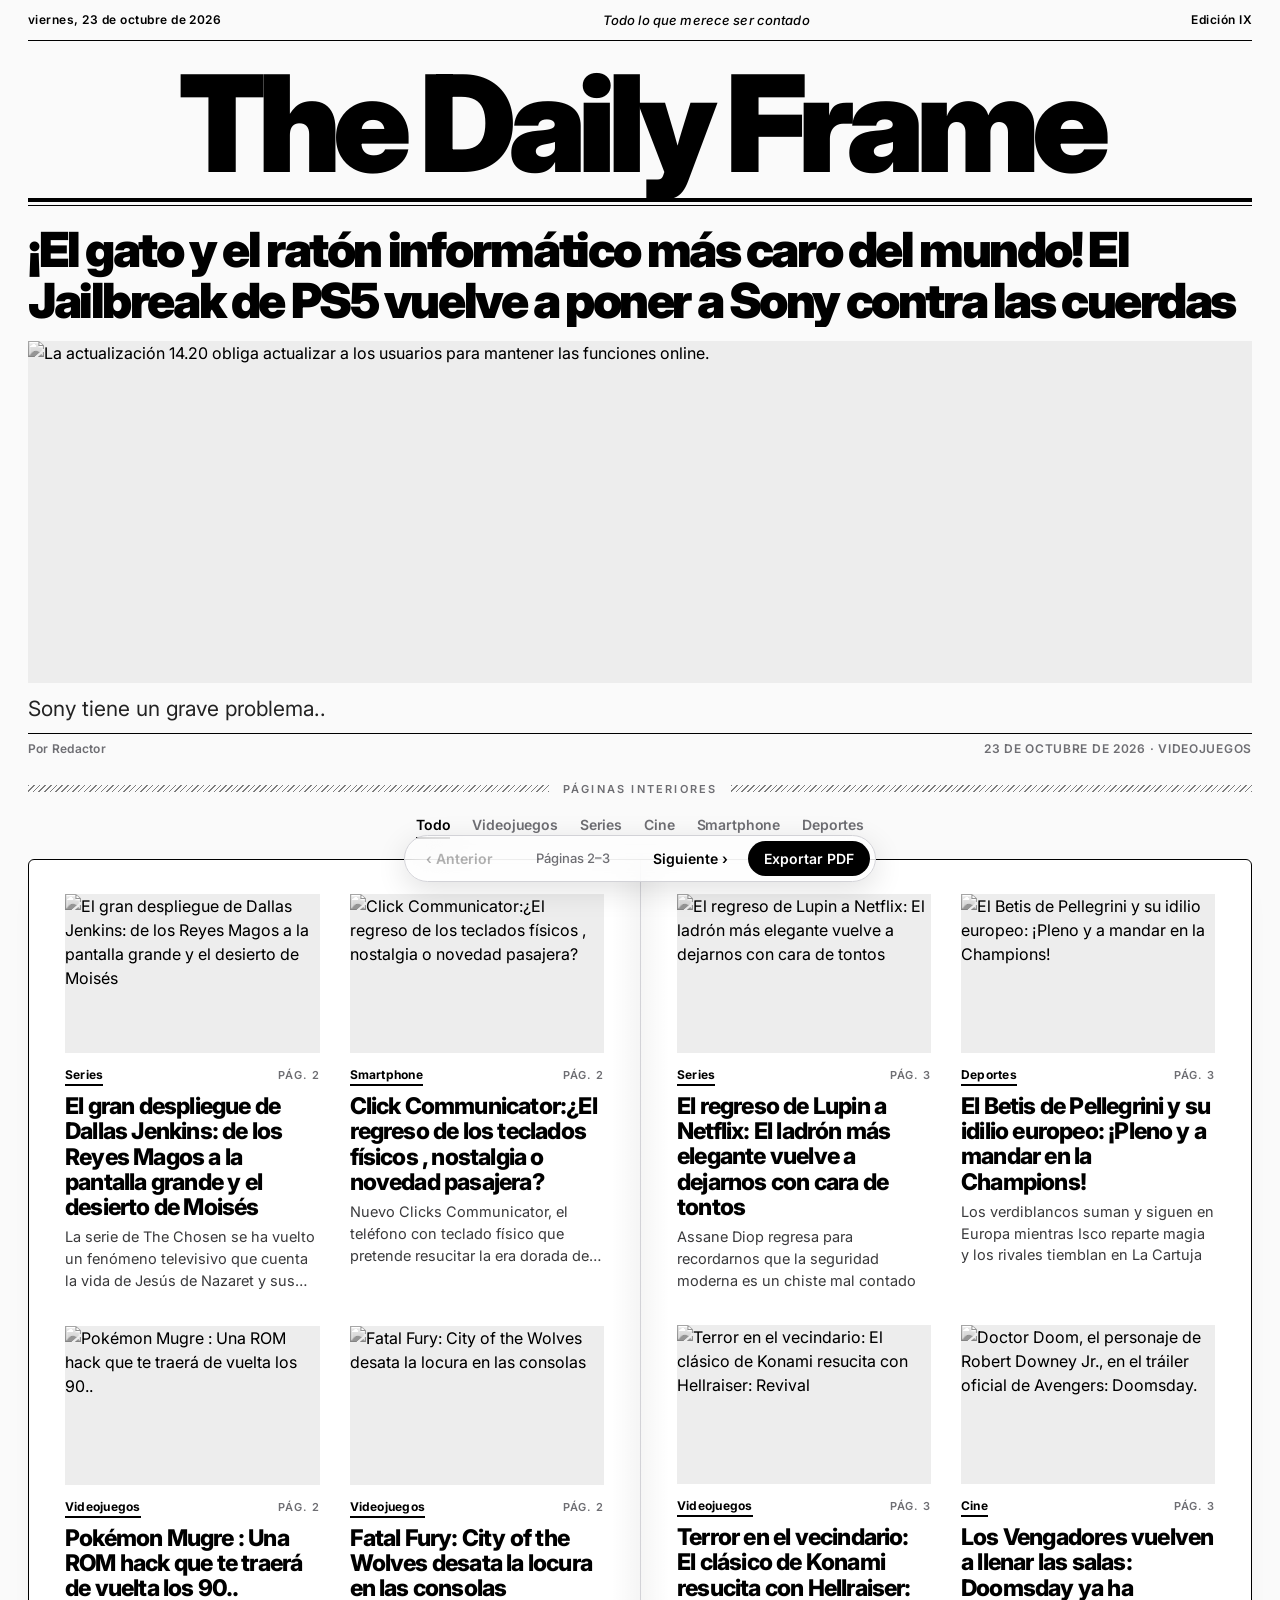
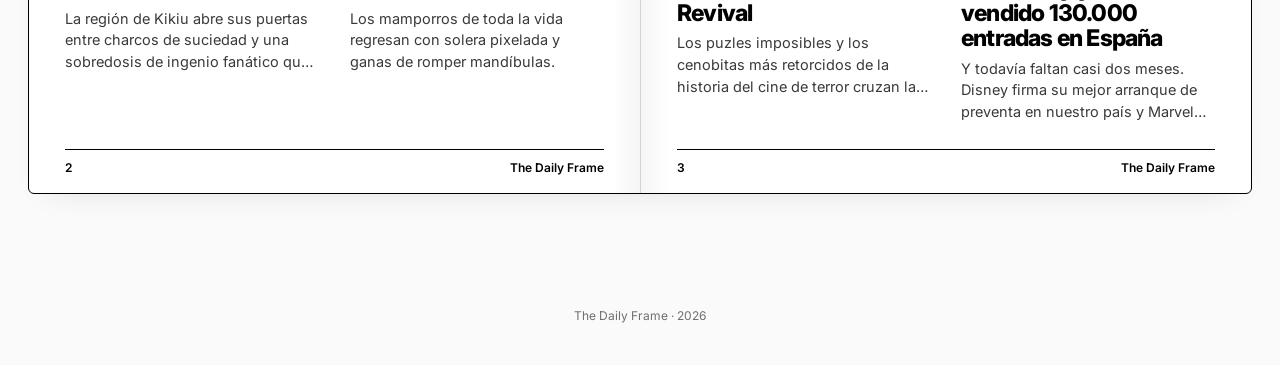
==== index.html @ 82d5cbee "Add files via upload" ====
<!doctype html>
<html lang="es">
<head>
<meta charset="utf-8">
<meta name="viewport" content="width=device-width,initial-scale=1">
<title>The Daily Frame</title>
<link rel="preconnect" href="https://fonts.googleapis.com">
<link rel="preconnect" href="https://fonts.gstatic.com" crossorigin>
<link href="https://fonts.googleapis.com/css2?family=Inter:ital,wght@0,400;0,500;0,600;0,800;0,900;1,400;1,500&display=swap" rel="stylesheet">
<style>
:root{--ink:#000;--paper:#fafafa;--mute:#6e6e73;--line:#d2d2d7;--f:"Inter",-apple-system,BlinkMacSystemFont,"SF Pro Display","Helvetica Neue",system-ui,sans-serif}
*{box-sizing:border-box;margin:0;padding:0}
body{font:400 16px/1.5 var(--f);background:var(--paper);color:var(--ink);-webkit-font-smoothing:antialiased}
a{color:inherit;text-decoration:none}
img{display:block;width:100%;object-fit:cover;background:#e5e5e5;filter:grayscale(1) contrast(1.08)}
.wrap{max-width:1560px;margin:auto;padding:0 28px}
.strip{display:flex;justify-content:space-between;gap:12px;padding:12px 0;font:600 12px var(--f);letter-spacing:.04em;border-bottom:1px solid var(--ink)}
.strip .motto{font-style:italic;font-weight:500;letter-spacing:.01em;font-size:13px}
.title{font-weight:900;font-size:clamp(30px,10.5vw,172px);letter-spacing:-.06em;line-height:.9;text-align:center;white-space:nowrap;padding:22px 0 14px}
.dbl{height:8px;border-top:4px solid var(--ink);border-bottom:1px solid var(--ink)}
.hero{display:block;padding:18px 0 22px}
.htop{font-weight:900;letter-spacing:-.05em;line-height:1.06;margin:0 0 14px;display:-webkit-box;-webkit-line-clamp:3;-webkit-box-orient:vertical;overflow:hidden;font-size:clamp(26px,4.2vw,62px)}
.hero img{aspect-ratio:16/6;max-height:38vh}
.cap{margin-top:12px}
.cap p{font-size:21px;line-height:1.35;color:#222;max-width:1100px}
.meta{display:flex;justify-content:space-between;gap:12px;margin-top:10px;padding-top:7px;border-top:1px solid var(--ink);font:600 12px var(--f);letter-spacing:.02em;color:var(--mute)}
.meta span:last-child{text-transform:uppercase;letter-spacing:.06em;text-align:right}
.k{font:700 12px var(--f);letter-spacing:.02em;display:inline-block;border-bottom:2px solid var(--ink);padding-bottom:2px}
.tabs{display:flex;gap:22px;justify-content:center;flex-wrap:wrap;margin:16px 0 4px}
.tabs button{font:600 14px var(--f);letter-spacing:-.01em;border:0;border-bottom:2px solid transparent;background:none;color:var(--mute);padding:4px 0;cursor:pointer}
.tabs button:hover{color:var(--ink)}.tabs button.on{color:var(--ink);border-bottom-color:var(--ink)}
.empty{padding:90px 0;text-align:center;color:var(--mute)}
.sep{display:flex;align-items:center;gap:14px;margin:4px 0 0}
.sep i{flex:1;height:7px;background:repeating-linear-gradient(135deg,var(--ink) 0 1px,transparent 1px 4px);opacity:.5}
.sep span{font:600 11px var(--f);letter-spacing:.2em;text-transform:uppercase;color:var(--mute);white-space:nowrap}
.book{max-width:1560px;margin:20px auto 0;padding:0 28px}
.spread{display:none;grid-template-columns:1fr 1fr;background:#fff;border:1px solid var(--ink);border-radius:6px;overflow:hidden;box-shadow:0 12px 32px -22px rgba(0,0,0,.18)}
.spread.on{display:grid}
.pg{padding:34px 36px 18px;display:flex;flex-direction:column;min-height:760px}
.pg:nth-child(2){border-left:1px solid var(--line);background:linear-gradient(90deg,rgba(0,0,0,.04),transparent 28px)}
.pg:nth-child(1){background:linear-gradient(270deg,rgba(0,0,0,.04),transparent 28px)}
.cards{display:grid;grid-template-columns:1fr 1fr;gap:34px 30px;flex:1;align-content:start}
.fr{display:block;overflow:hidden;background:#e5e5e5}
.card img{aspect-ratio:16/10}.card .fr{margin-bottom:14px}
.kr{display:flex;justify-content:space-between;align-items:baseline;margin-bottom:8px}
.pr{font:600 11px var(--f);letter-spacing:.08em;text-transform:uppercase;color:var(--mute)}
.card h3{font-weight:800;font-size:23px;letter-spacing:-.035em;line-height:1.1}
.card p{font-size:14.5px;color:#3a3a3c;margin-top:6px;display:-webkit-box;-webkit-line-clamp:3;-webkit-box-orient:vertical;overflow:hidden}
.card:hover h3{text-decoration:underline;text-underline-offset:4px}
.num{display:flex;justify-content:space-between;margin-top:26px;padding-top:10px;border-top:1px solid var(--ink);font:600 12px var(--f)}
.nav{position:sticky;bottom:18px;z-index:5;width:max-content;max-width:calc(100% - 24px);margin:26px auto 40px;display:flex;align-items:center;gap:4px;padding:5px;background:rgba(255,255,255,.72);backdrop-filter:blur(20px) saturate(180%);-webkit-backdrop-filter:blur(20px) saturate(180%);border:1px solid var(--line);border-radius:999px;box-shadow:0 8px 30px rgba(0,0,0,.12)}
.nav button{font:600 14px var(--f);border:0;background:transparent;color:var(--ink);padding:9px 16px;border-radius:999px;cursor:pointer}
.nav button:hover:not(:disabled){background:#ececec}.nav button:disabled{opacity:.3;cursor:default}
.nav .pdf{background:var(--ink);color:#fff}.nav .pdf:hover{background:#333!important}
.nav.solo .pn,.nav.solo span{display:none}
.nav span{font:500 13px var(--f);color:var(--mute);padding:0 8px;min-width:120px;text-align:center}
button:focus-visible,a:focus-visible{outline:2px solid var(--ink);outline-offset:3px}
footer{text-align:center;font-size:12px;color:var(--mute);padding-bottom:40px}
@media(max-width:899px){
 .hero img{aspect-ratio:16/10;max-height:40vh}.cap p{font-size:16px}
 .spread,.spread.on{display:block;background:none;border:0;border-radius:0;box-shadow:none}
 .pg,.pg:nth-child(1),.pg:nth-child(2){padding:26px 0 8px;min-height:0;background:none;border-left:0;border-top:1px solid var(--ink)}
 .cards{grid-template-columns:1fr;gap:34px}.card h3{font-size:24px}
 .nav .pn,.nav span{display:none}.num{display:none}
 .strip{font-size:11px}.strip span{white-space:nowrap}.strip .motto,.strip span:last-child{display:none}
 .meta{flex-wrap:wrap}
 .tabs{flex-wrap:nowrap;justify-content:flex-start;overflow-x:auto;gap:20px;scrollbar-width:none}.tabs button{white-space:nowrap}
}
@media print{
 @page{size:A4 landscape;margin:10mm}
 body{background:#fff}.nav,footer,.sep,.tabs{display:none}
 .book{padding:0;margin:0;max-width:none}
 .cover{break-after:page}
 .title{font-size:84px;padding:16px 0 10px}.strip{padding:8px 0}.hero{padding:14px 0 0}.hero img{aspect-ratio:3/1;max-height:none}
 .htop{font-size:34px!important}.cap p{font-size:14px}.wrap{max-width:none;padding:0 14px}
 .spread,.spread.on{display:grid;break-after:page;border:0;border-radius:0;box-shadow:none;break-inside:avoid}
 .pg{min-height:0;background:none!important;padding:0 14px}
 .card img{aspect-ratio:16/7}.card .fr{margin-bottom:8px}.card h3{font-size:18px}.card p{-webkit-line-clamp:2;font-size:12px}.cards{gap:14px}
 *{-webkit-print-color-adjust:exact;print-color-adjust:exact}
}
</style>
</head>
<body>
<div class="wrap cover" id="cover"></div>
<div class="book" id="book"></div>
<div class="nav" id="nav">
 <button class="pn" id="prev" aria-label="Páginas anteriores">‹ Anterior</button>
 <span id="pos"></span>
 <button class="pn" id="next" aria-label="Páginas siguientes">Siguiente ›</button>
 <button class="pdf" onclick="print()">Exportar PDF</button>
</div>
<footer id="foot"></footer>
<script>
const NAME="The Daily Frame", MOTTO="Todo lo que merece ser contado", DATA="data/noticias.json";
const $=s=>document.querySelector(s);
const esc=t=>String(t||"").replace(/&/g,"&amp;").replace(/</g,"&lt;").replace(/"/g,"&quot;");
const fmt=d=>new Date(d+"T12:00").toLocaleDateString("es-ES",{weekday:"long",day:"numeric",month:"long",year:"numeric"});
const fmtS=d=>new Date(d+"T12:00").toLocaleDateString("es-ES",{day:"numeric",month:"long",year:"numeric"});
const roman=n=>{n=Math.floor(n);if(n<1||n>3999)return String(n);let r="";[[1000,"M"],[900,"CM"],[500,"D"],[400,"CD"],[100,"C"],[90,"XC"],[50,"L"],[40,"XL"],[10,"X"],[9,"IX"],[5,"V"],[4,"IV"],[1,"I"]].forEach(([v,s])=>{while(n>=v){r+=s;n-=v}});return r};
const plain=s=>String(s||"").replace(/<[^>]+>/g," ").replace(/&nbsp;/g," ").replace(/!\[[^\]]*\]\([^)]*\)/g,"").replace(/\[([^\]]+)\]\([^)]*\)/g,"$1").replace(/[#>*\-_]/g,"").replace(/\s+/g," ").trim();
document.title=NAME;
let spreads=[],cur=0,sec="";
const hashOf=()=>(sec?encodeURIComponent(sec)+".":"")+"p"+cur;
const q=(v,d,a,b)=>{v=parseFloat(v);return isNaN(v)?d:Math.min(b,Math.max(a,v))};
const fr=(n,alt)=>{const x=q(n.fx,50,0,100),y=q(n.fy,50,0,100),z=q(n.fz,1,1,3);return `<span class="fr"><img src="${esc(n.img)}" alt="${esc(alt||n.pie||n.titulo)}" style="object-position:${x}% ${y}%;transform:scale(${z});transform-origin:${x}% ${y}%" loading="lazy"></span>`};

function card(n,pg){return `<a class="card" href="noticias.html?id=${encodeURIComponent(n.id)}">
 ${n.img?fr(n):""}
 <div class="kr"><div class="k">${esc(n.seccion||"Actualidad")}</div><span class="pr">Pág. ${pg}</span></div><h3>${esc(n.titulo)}</h3>
 <p>${esc(n.subtitulo||plain(n.cuerpo).slice(0,160))}</p></a>`}
function show(i,skip){cur=Math.max(0,Math.min(spreads.length-1,i));if(!skip&&(spreads.length>1||sec))history.replaceState(null,"","#"+hashOf());
 document.querySelectorAll(".spread").forEach((s,j)=>s.classList.toggle("on",j===cur));
 $("#prev").disabled=cur===0;$("#next").disabled=cur>=spreads.length-1;
 $("#pos").textContent=spreads.length?`Páginas ${2+cur*2}–${3+cur*2}`:"";}
/* Titular de portada: grande si es corto, se encoge lo justo para no pasar de 3 líneas */
function fit(){const h=$("#htop");if(!h)return;
 let s=Math.min(innerWidth*.08,150);if(s<22)s=22;
 const over=()=>{const lh=s*1.06;return h.scrollHeight>lh*3+2||h.scrollHeight>innerHeight*.32};
 h.style.fontSize=s+"px";
 while(over()&&s>22){s-=2;h.style.fontSize=s+"px"}}
fetch(DATA+"?t="+Date.now()).then(r=>{if(!r.ok)throw 0;return r.json()}).catch(()=>[]).then(all=>{
 all.sort((a,b)=>(b.fecha||"").localeCompare(a.fecha||""));
 const top=all.find(n=>n.portada)||all[0], rest=all.filter(n=>n!==top);
 const today=new Date().toISOString().slice(0,10), fecha=top&&top.fecha?top.fecha:today;
 const head=`<div class="strip"><span>${fmt(fecha)}</span><span class="motto">${esc(MOTTO)}</span><span>Edición ${roman(new Set(all.map(n=>n.fecha)).size)}</span></div>
 <h1 class="title">${esc(NAME)}</h1><div class="dbl"></div>`;
 $("#cover").innerHTML=head+(top?`<a class="hero" href="noticias.html?id=${encodeURIComponent(top.id)}">
  <h1 class="htop" id="htop">${esc(top.titulo)}</h1>
  ${top.img?fr(top):""}
  <div class="cap"><p>${esc(top.subtitulo||plain(top.cuerpo).slice(0,200))}</p>
  <div class="meta"><span>Por ${esc(top.autor||"Redacción")}</span><span>${fmtS(fecha)} · ${esc(top.seccion||"Portada")}</span></div></div></a>`
  :`<div class="empty">Aún no hay noticias.<br>Publica la primera desde admin.html.</div>`)
  +(rest.length?`<div class="sep"><i></i><span>Páginas interiores</span><i></i></div><div class="tabs" id="tabs"></div>`:"");
 fit();addEventListener("resize",fit);if(document.fonts&&document.fonts.ready)document.fonts.ready.then(fit);
 const SEC=n=>n.seccion||"Actualidad";
 const counts={};rest.forEach(n=>counts[SEC(n)]=(counts[SEC(n)]||0)+1);
 const names=Object.keys(counts).sort((a,b)=>counts[b]-counts[a]||a.localeCompare(b,"es"));
 const tabs=$("#tabs");
 function paint(){if(tabs)tabs.querySelectorAll("button").forEach(b=>b.classList.toggle("on",b.dataset.s===sec))}
 function build(){
  const list=sec?rest.filter(n=>SEC(n)===sec):rest;
  const pages=[];for(let i=0;i<list.length;i+=4)pages.push(list.slice(i,i+4));
  spreads=[];for(let i=0;i<pages.length;i+=2)spreads.push(pages.slice(i,i+2));
  $("#book").innerHTML=spreads.map((sp,i)=>`<section class="spread">${sp.map((p,j)=>{const pg=2+i*2+j;return `<div class="pg"><div class="cards">${p.map(n=>card(n,pg)).join("")}</div>
  <div class="num"><span>${pg}</span><span>${esc(NAME)}</span></div></div>`}).join("")}</section>`).join("");
  $("#nav").classList.toggle("solo",spreads.length<2);
 }
 if(tabs){
  if(names.length>1){
   tabs.innerHTML=["",...names].map(s=>`<button type="button" data-s="${esc(s)}">${s?esc(s):"Todo"}</button>`).join("");
   tabs.onclick=e=>{const b=e.target.closest("button");if(!b)return;sec=b.dataset.s;paint();build();show(0)};
  }else tabs.remove();
 }
 const parse=()=>{const m=location.hash.match(/^#(?:(.+)\.)?p(\d+)$/);let s="";if(m&&m[1]){try{s=decodeURIComponent(m[1])}catch(e){}}return{s:names.includes(s)?s:"",p:m?parseInt(m[2]):0}};
 $("#foot").textContent=`${NAME} · ${new Date().getFullYear()}`;
 $("#prev").onclick=()=>show(cur-1);$("#next").onclick=()=>show(cur+1);
 addEventListener("hashchange",()=>{if(!/^#(.+\.)?p\d+$/.test(location.hash))return;const h=parse();if(h.s!==sec){sec=h.s;paint();build()}show(h.p,true)});
 addEventListener("keydown",e=>{if(e.key==="ArrowLeft")show(cur-1);if(e.key==="ArrowRight")show(cur+1)});
 const h0=parse();sec=h0.s;paint();build();show(h0.p);
});
</script>
</body>
</html>
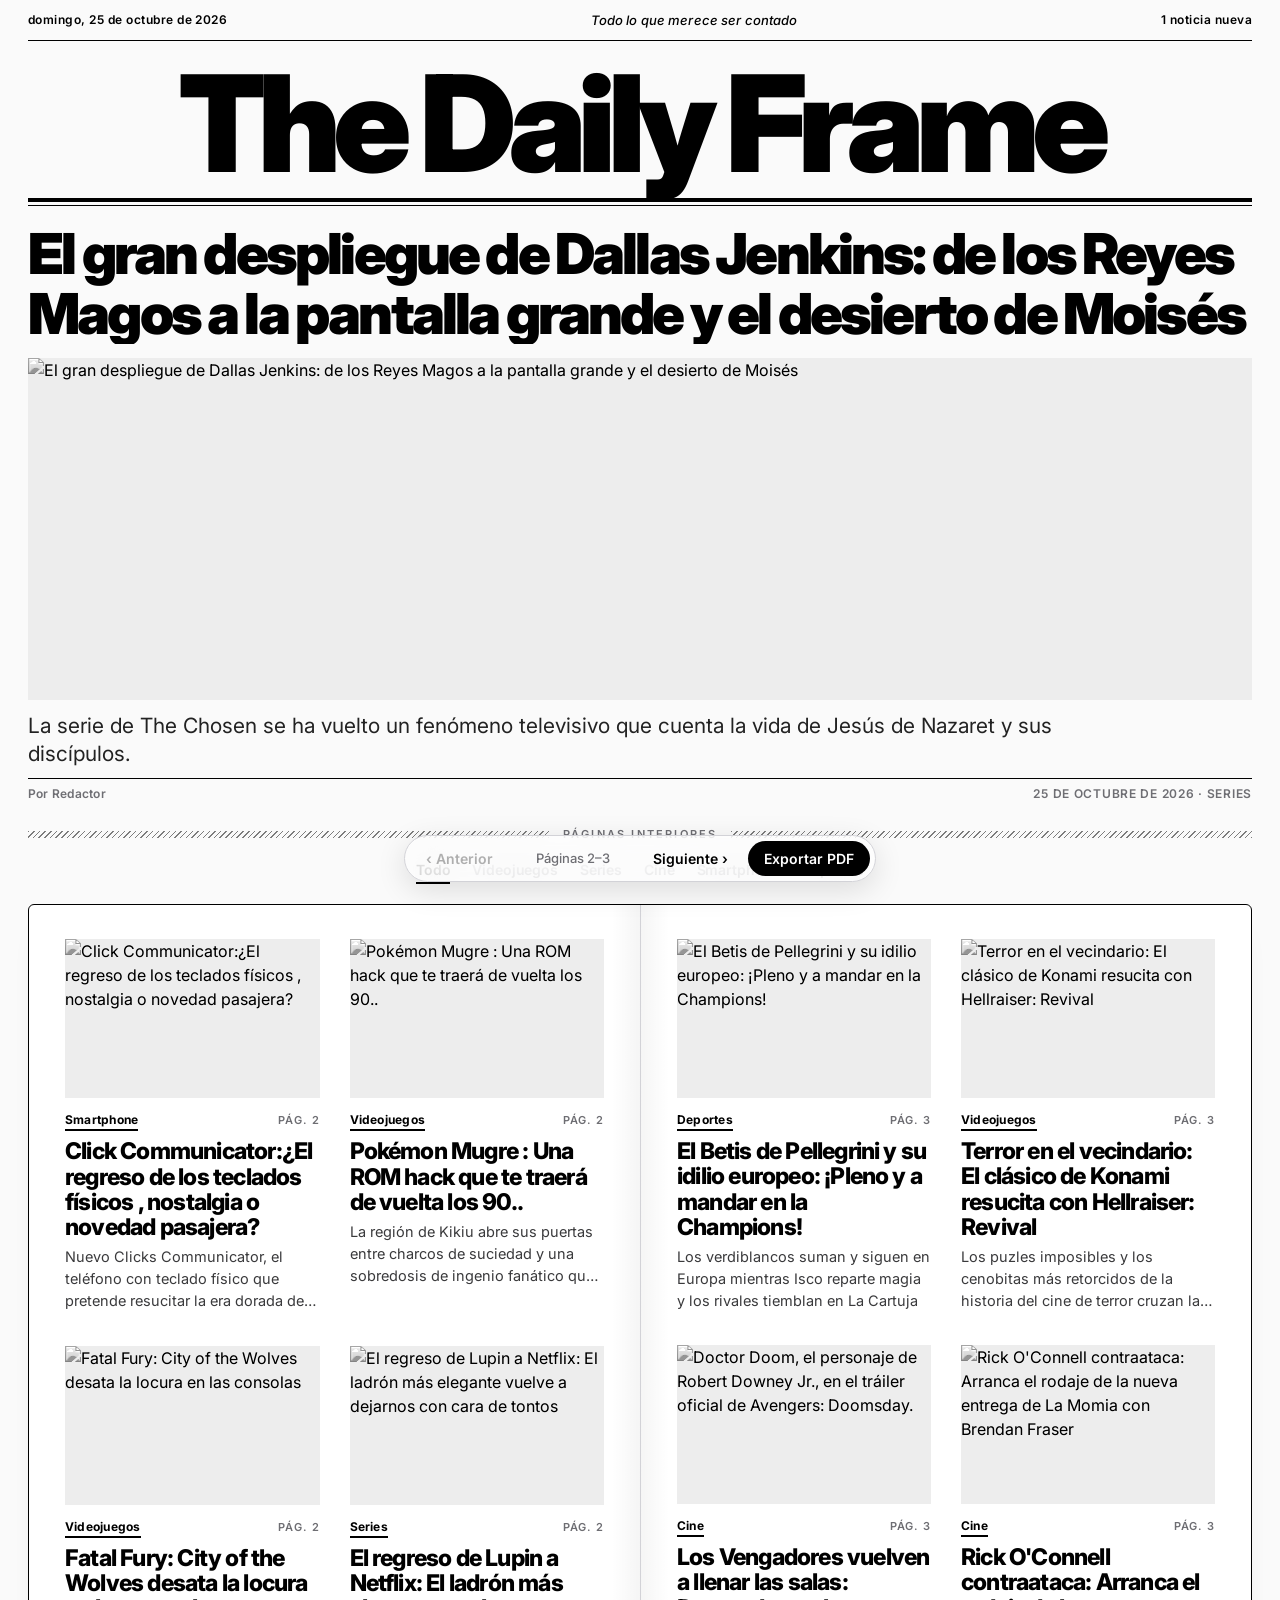
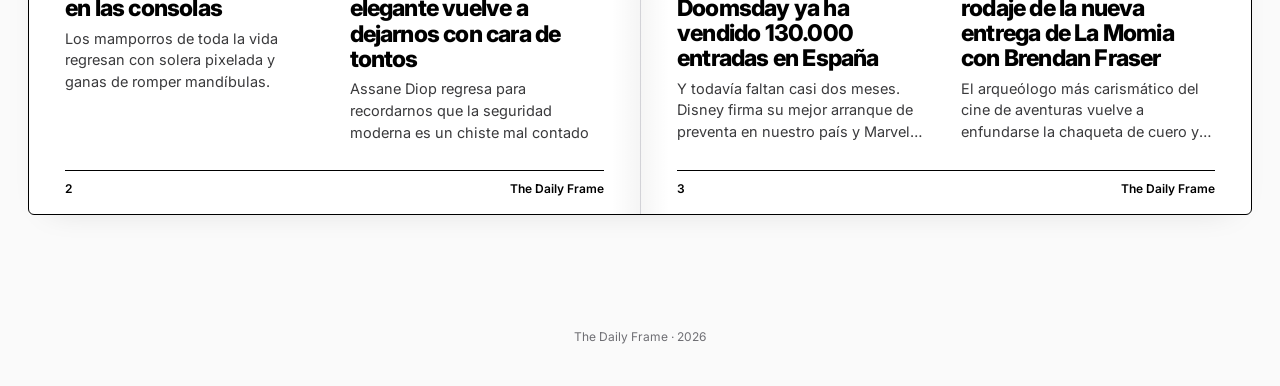
==== commit 583dc382: "Add files via upload" ====
--- a/index.html
+++ b/index.html
@@ -122,7 +122,8 @@
  all.sort((a,b)=>(b.fecha||"").localeCompare(a.fecha||""));
  const top=all.find(n=>n.portada)||all[0], rest=all.filter(n=>n!==top);
  const today=new Date().toISOString().slice(0,10), fecha=top&&top.fecha?top.fecha:today;
- const head=`<div class="strip"><span>${fmt(fecha)}</span><span class="motto">${esc(MOTTO)}</span><span>Edición ${roman(new Set(all.map(n=>n.fecha)).size)}</span></div>
+ const last=all.length&&all[0].fecha?all[0].fecha:fecha, nuevas=all.filter(n=>n.fecha===last).length;
+ const head=`<div class="strip"><span>${fmt(last)}</span><span class="motto">${esc(MOTTO)}</span><span>${nuevas?nuevas+(nuevas===1?" noticia nueva":" noticias nuevas"):""}</span></div>
  <h1 class="title">${esc(NAME)}</h1><div class="dbl"></div>`;
  $("#cover").innerHTML=head+(top?`<a class="hero" href="noticias.html?id=${encodeURIComponent(top.id)}">
   <h1 class="htop" id="htop">${esc(top.titulo)}</h1>
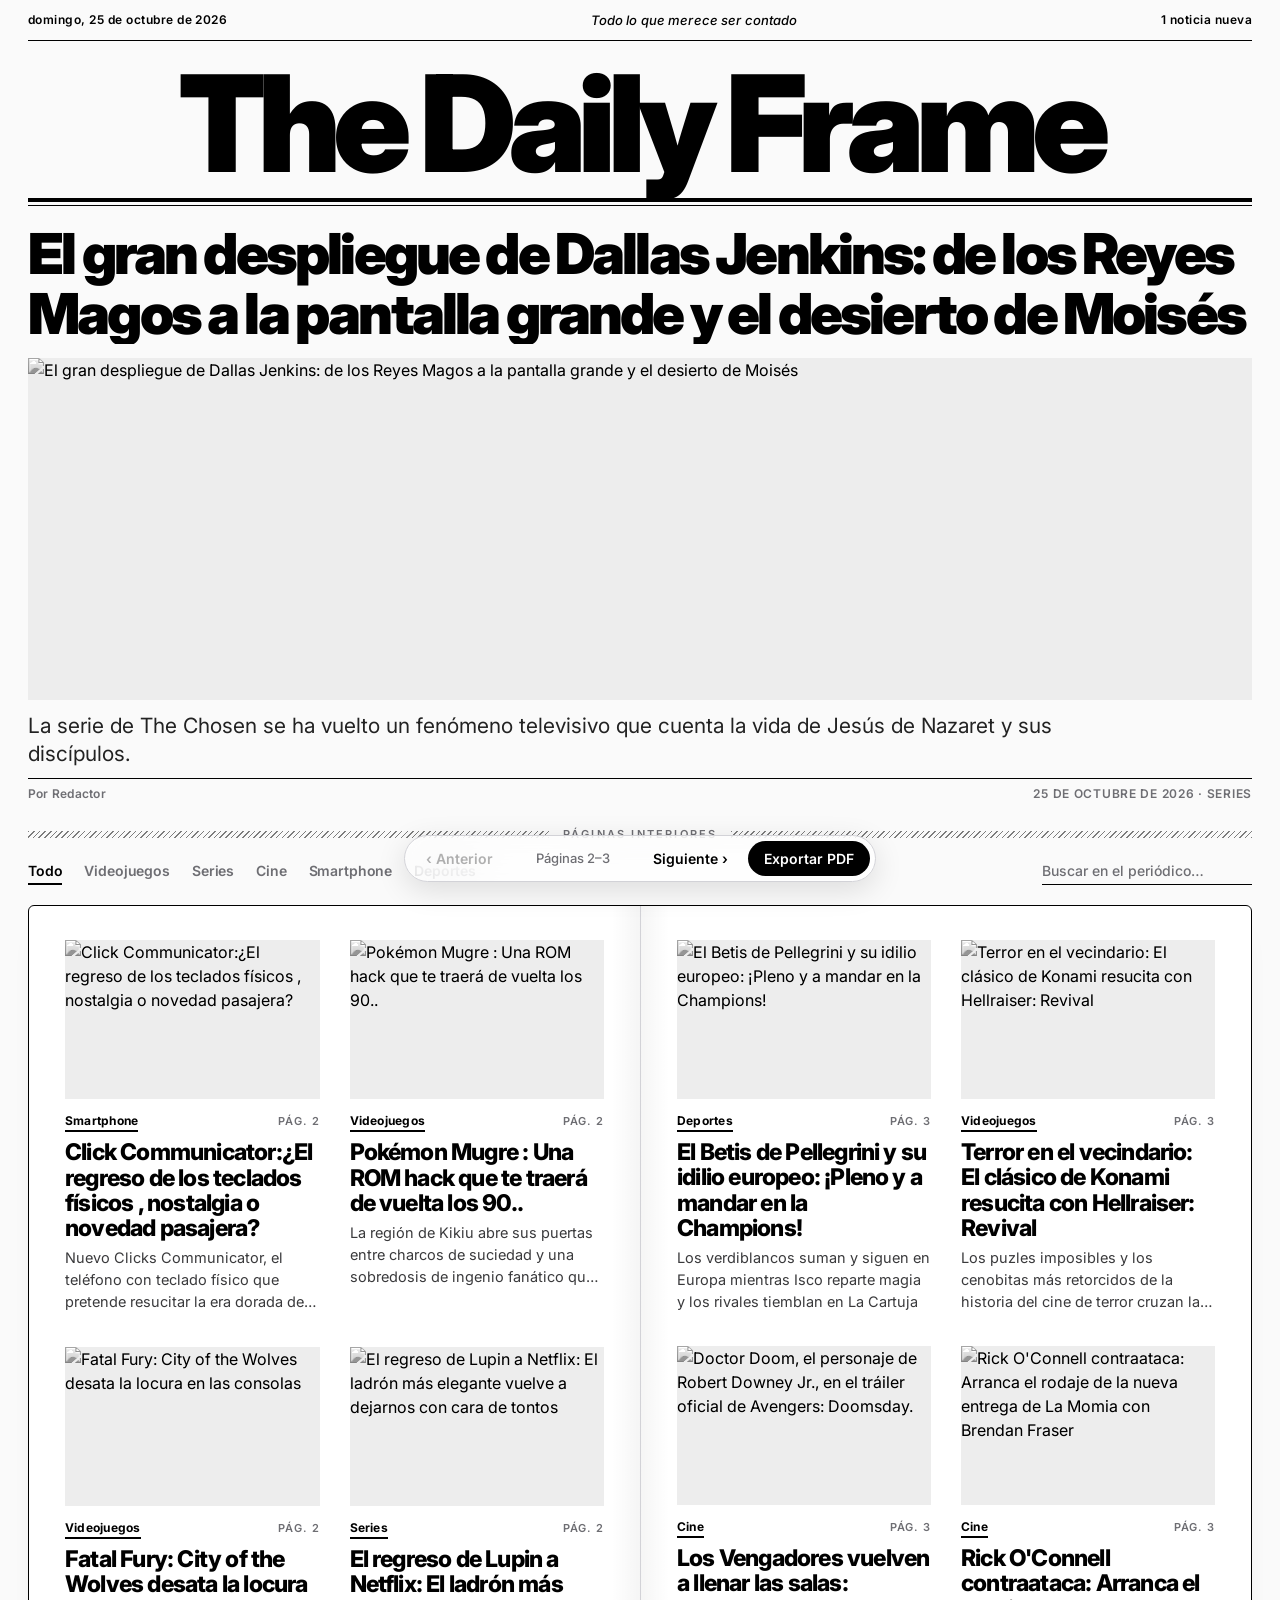
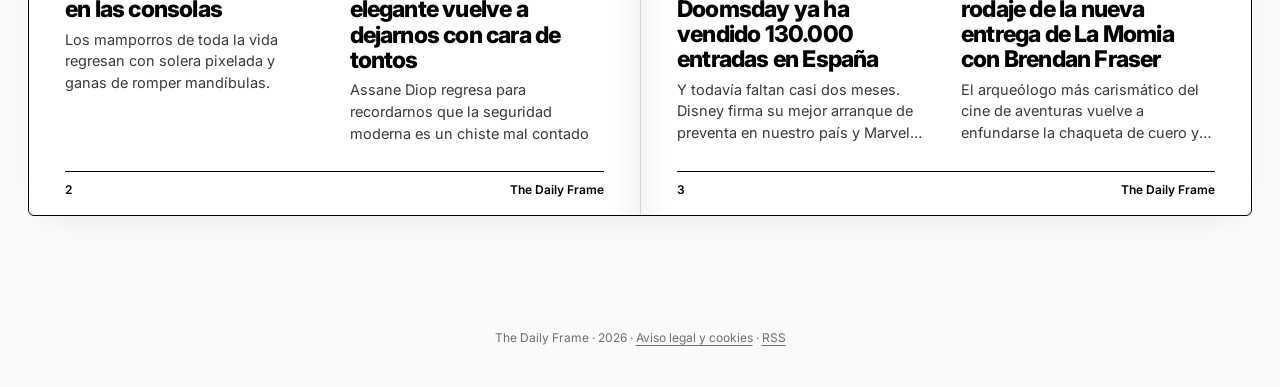
==== commit 74b15b21: "Add files via upload" ====
--- a/index.html
+++ b/index.html
@@ -4,6 +4,7 @@
 <meta charset="utf-8">
 <meta name="viewport" content="width=device-width,initial-scale=1">
 <title>The Daily Frame</title>
+<link rel="alternate" type="application/rss+xml" title="The Daily Frame" href="rss.xml">
 <link rel="preconnect" href="https://fonts.googleapis.com">
 <link rel="preconnect" href="https://fonts.gstatic.com" crossorigin>
 <link href="https://fonts.googleapis.com/css2?family=Inter:ital,wght@0,400;0,500;0,600;0,800;0,900;1,400;1,500&display=swap" rel="stylesheet">
@@ -26,7 +27,11 @@
 .meta{display:flex;justify-content:space-between;gap:12px;margin-top:10px;padding-top:7px;border-top:1px solid var(--ink);font:600 12px var(--f);letter-spacing:.02em;color:var(--mute)}
 .meta span:last-child{text-transform:uppercase;letter-spacing:.06em;text-align:right}
 .k{font:700 12px var(--f);letter-spacing:.02em;display:inline-block;border-bottom:2px solid var(--ink);padding-bottom:2px}
-.tabs{display:flex;gap:22px;justify-content:center;flex-wrap:wrap;margin:16px 0 4px}
+.tools{display:flex;justify-content:space-between;align-items:center;gap:24px;flex-wrap:wrap;margin:16px 0 4px}
+.tabs{display:flex;gap:22px;flex-wrap:wrap;margin:0}
+.q{font:500 14px var(--f);width:210px;max-width:100%;border:0;border-bottom:1px solid var(--ink);border-radius:0;background:transparent;color:var(--ink);padding:5px 0;outline:none;-webkit-appearance:none;appearance:none}
+.q::placeholder{color:var(--mute)}.q:focus{border-bottom-width:2px;padding-bottom:4px}
+footer a{text-decoration:underline;text-underline-offset:3px}
 .tabs button{font:600 14px var(--f);letter-spacing:-.01em;border:0;border-bottom:2px solid transparent;background:none;color:var(--mute);padding:4px 0;cursor:pointer}
 .tabs button:hover{color:var(--ink)}.tabs button.on{color:var(--ink);border-bottom-color:var(--ink)}
 .empty{padding:90px 0;text-align:center;color:var(--mute)}
@@ -64,11 +69,12 @@
  .nav .pn,.nav span{display:none}.num{display:none}
  .strip{font-size:11px}.strip span{white-space:nowrap}.strip .motto,.strip span:last-child{display:none}
  .meta{flex-wrap:wrap}
- .tabs{flex-wrap:nowrap;justify-content:flex-start;overflow-x:auto;gap:20px;scrollbar-width:none}.tabs button{white-space:nowrap}
+ .tools{flex-direction:column;align-items:stretch;gap:12px}.q{width:100%}
+ .tabs{flex-wrap:nowrap;overflow-x:auto;gap:20px;scrollbar-width:none}.tabs button{white-space:nowrap}
 }
 @media print{
  @page{size:A4 landscape;margin:10mm}
- body{background:#fff}.nav,footer,.sep,.tabs{display:none}
+ body{background:#fff}.nav,footer,.sep,.tools{display:none}
  .book{padding:0;margin:0;max-width:none}
  .cover{break-after:page}
  .title{font-size:84px;padding:16px 0 10px}.strip{padding:8px 0}.hero{padding:14px 0 0}.hero img{aspect-ratio:3/1;max-height:none}
@@ -131,17 +137,21 @@
   <div class="cap"><p>${esc(top.subtitulo||plain(top.cuerpo).slice(0,200))}</p>
   <div class="meta"><span>Por ${esc(top.autor||"Redacción")}</span><span>${fmtS(fecha)} · ${esc(top.seccion||"Portada")}</span></div></div></a>`
   :`<div class="empty">Aún no hay noticias.<br>Publica la primera desde admin.html.</div>`)
-  +(rest.length?`<div class="sep"><i></i><span>Páginas interiores</span><i></i></div><div class="tabs" id="tabs"></div>`:"");
+  +(rest.length?`<div class="sep"><i></i><span>Páginas interiores</span><i></i></div><div class="tools"><div class="tabs" id="tabs"></div><input class="q" id="q" type="search" placeholder="Buscar en el periódico…" aria-label="Buscar" autocomplete="off"></div>`:"");
  fit();addEventListener("resize",fit);if(document.fonts&&document.fonts.ready)document.fonts.ready.then(fit);
  const SEC=n=>n.seccion||"Actualidad";
+ const norm=t=>String(t||"").toLowerCase().normalize("NFD").replace(/[\u0300-\u036f]/g,"");
+ const idx=new Map();const hay=n=>{if(!idx.has(n))idx.set(n,norm([n.titulo,n.subtitulo,n.seccion,n.autor,plain(n.cuerpo)].join(" ")));return idx.get(n)};
+ let qs="";const qi=$("#q");if(qi){let h;qi.oninput=()=>{clearTimeout(h);h=setTimeout(()=>{qs=qi.value.trim();build();show(0)},150)}}
  const counts={};rest.forEach(n=>counts[SEC(n)]=(counts[SEC(n)]||0)+1);
  const names=Object.keys(counts).sort((a,b)=>counts[b]-counts[a]||a.localeCompare(b,"es"));
  const tabs=$("#tabs");
  function paint(){if(tabs)tabs.querySelectorAll("button").forEach(b=>b.classList.toggle("on",b.dataset.s===sec))}
  function build(){
-  const list=sec?rest.filter(n=>SEC(n)===sec):rest;
+  const nq=norm(qs);let list=qs?all.filter(n=>hay(n).includes(nq)):rest;if(sec)list=list.filter(n=>SEC(n)===sec);
   const pages=[];for(let i=0;i<list.length;i+=4)pages.push(list.slice(i,i+4));
   spreads=[];for(let i=0;i<pages.length;i+=2)spreads.push(pages.slice(i,i+2));
+  if(!list.length){$("#book").innerHTML=`<div class="empty">${qs?"No hay noticias que coincidan con «"+esc(qs)+"».":"Aún no hay noticias."}</div>`;$("#nav").classList.add("solo");return}
   $("#book").innerHTML=spreads.map((sp,i)=>`<section class="spread">${sp.map((p,j)=>{const pg=2+i*2+j;return `<div class="pg"><div class="cards">${p.map(n=>card(n,pg)).join("")}</div>
   <div class="num"><span>${pg}</span><span>${esc(NAME)}</span></div></div>`}).join("")}</section>`).join("");
   $("#nav").classList.toggle("solo",spreads.length<2);
@@ -153,7 +163,7 @@
   }else tabs.remove();
  }
  const parse=()=>{const m=location.hash.match(/^#(?:(.+)\.)?p(\d+)$/);let s="";if(m&&m[1]){try{s=decodeURIComponent(m[1])}catch(e){}}return{s:names.includes(s)?s:"",p:m?parseInt(m[2]):0}};
- $("#foot").textContent=`${NAME} · ${new Date().getFullYear()}`;
+ $("#foot").innerHTML=`${esc(NAME)} · ${new Date().getFullYear()} · <a href="legal.html">Aviso legal y cookies</a> · <a href="rss.xml">RSS</a>`;
  $("#prev").onclick=()=>show(cur-1);$("#next").onclick=()=>show(cur+1);
  addEventListener("hashchange",()=>{if(!/^#(.+\.)?p\d+$/.test(location.hash))return;const h=parse();if(h.s!==sec){sec=h.s;paint();build()}show(h.p,true)});
  addEventListener("keydown",e=>{if(e.key==="ArrowLeft")show(cur-1);if(e.key==="ArrowRight")show(cur+1)});
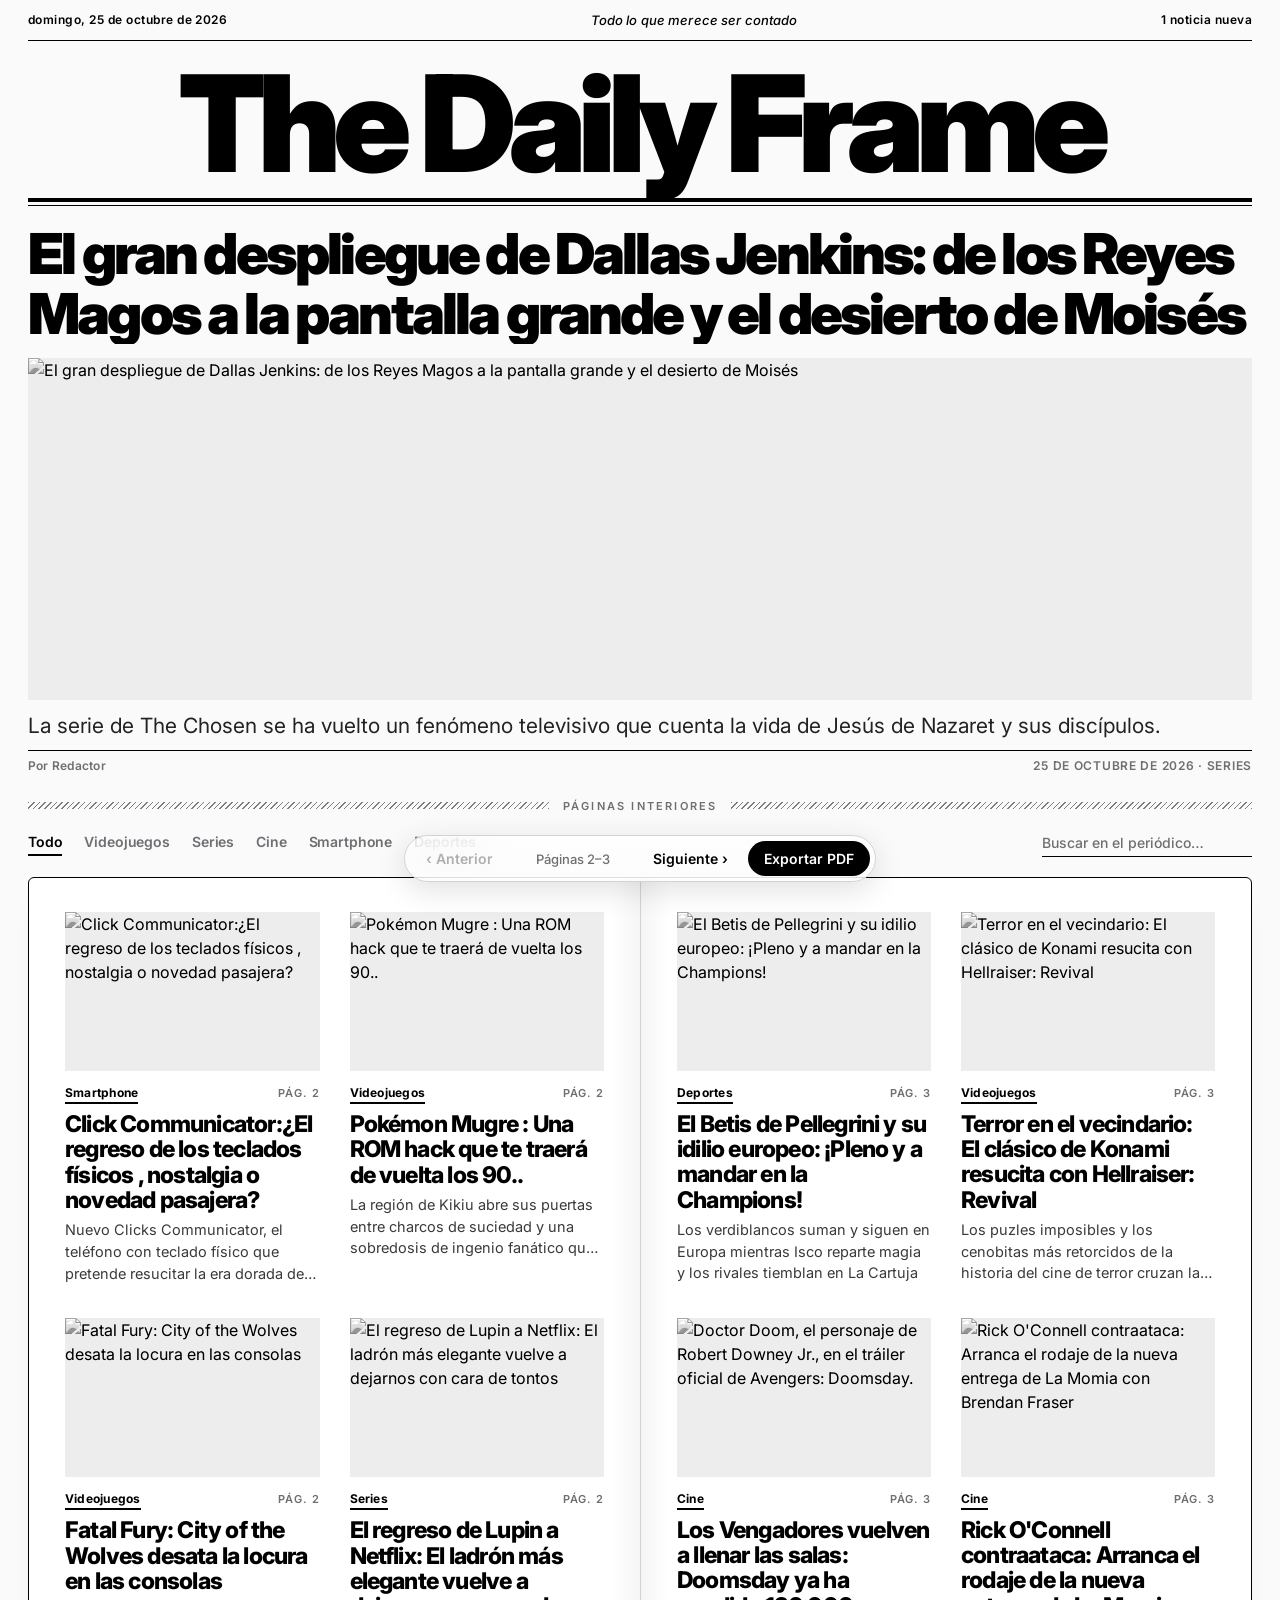
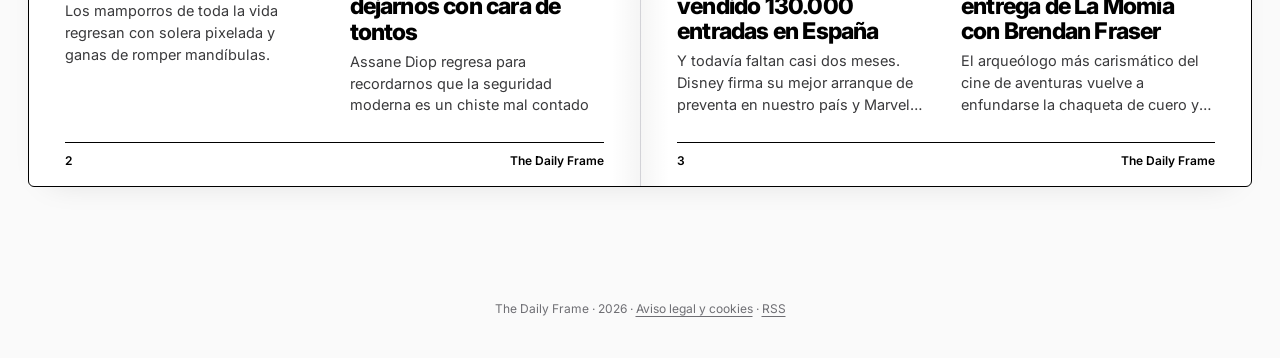
==== commit c00e774b: "Add files via upload" ====
--- a/index.html
+++ b/index.html
@@ -23,7 +23,7 @@
 .htop{font-weight:900;letter-spacing:-.05em;line-height:1.06;margin:0 0 14px;display:-webkit-box;-webkit-line-clamp:3;-webkit-box-orient:vertical;overflow:hidden;font-size:clamp(26px,4.2vw,62px)}
 .hero img{aspect-ratio:16/6;max-height:38vh}
 .cap{margin-top:12px}
-.cap p{font-size:21px;line-height:1.35;color:#222;max-width:1100px}
+.cap p{font-size:21px;line-height:1.35;color:#222;max-width:none}
 .meta{display:flex;justify-content:space-between;gap:12px;margin-top:10px;padding-top:7px;border-top:1px solid var(--ink);font:600 12px var(--f);letter-spacing:.02em;color:var(--mute)}
 .meta span:last-child{text-transform:uppercase;letter-spacing:.06em;text-align:right}
 .k{font:700 12px var(--f);letter-spacing:.02em;display:inline-block;border-bottom:2px solid var(--ink);padding-bottom:2px}
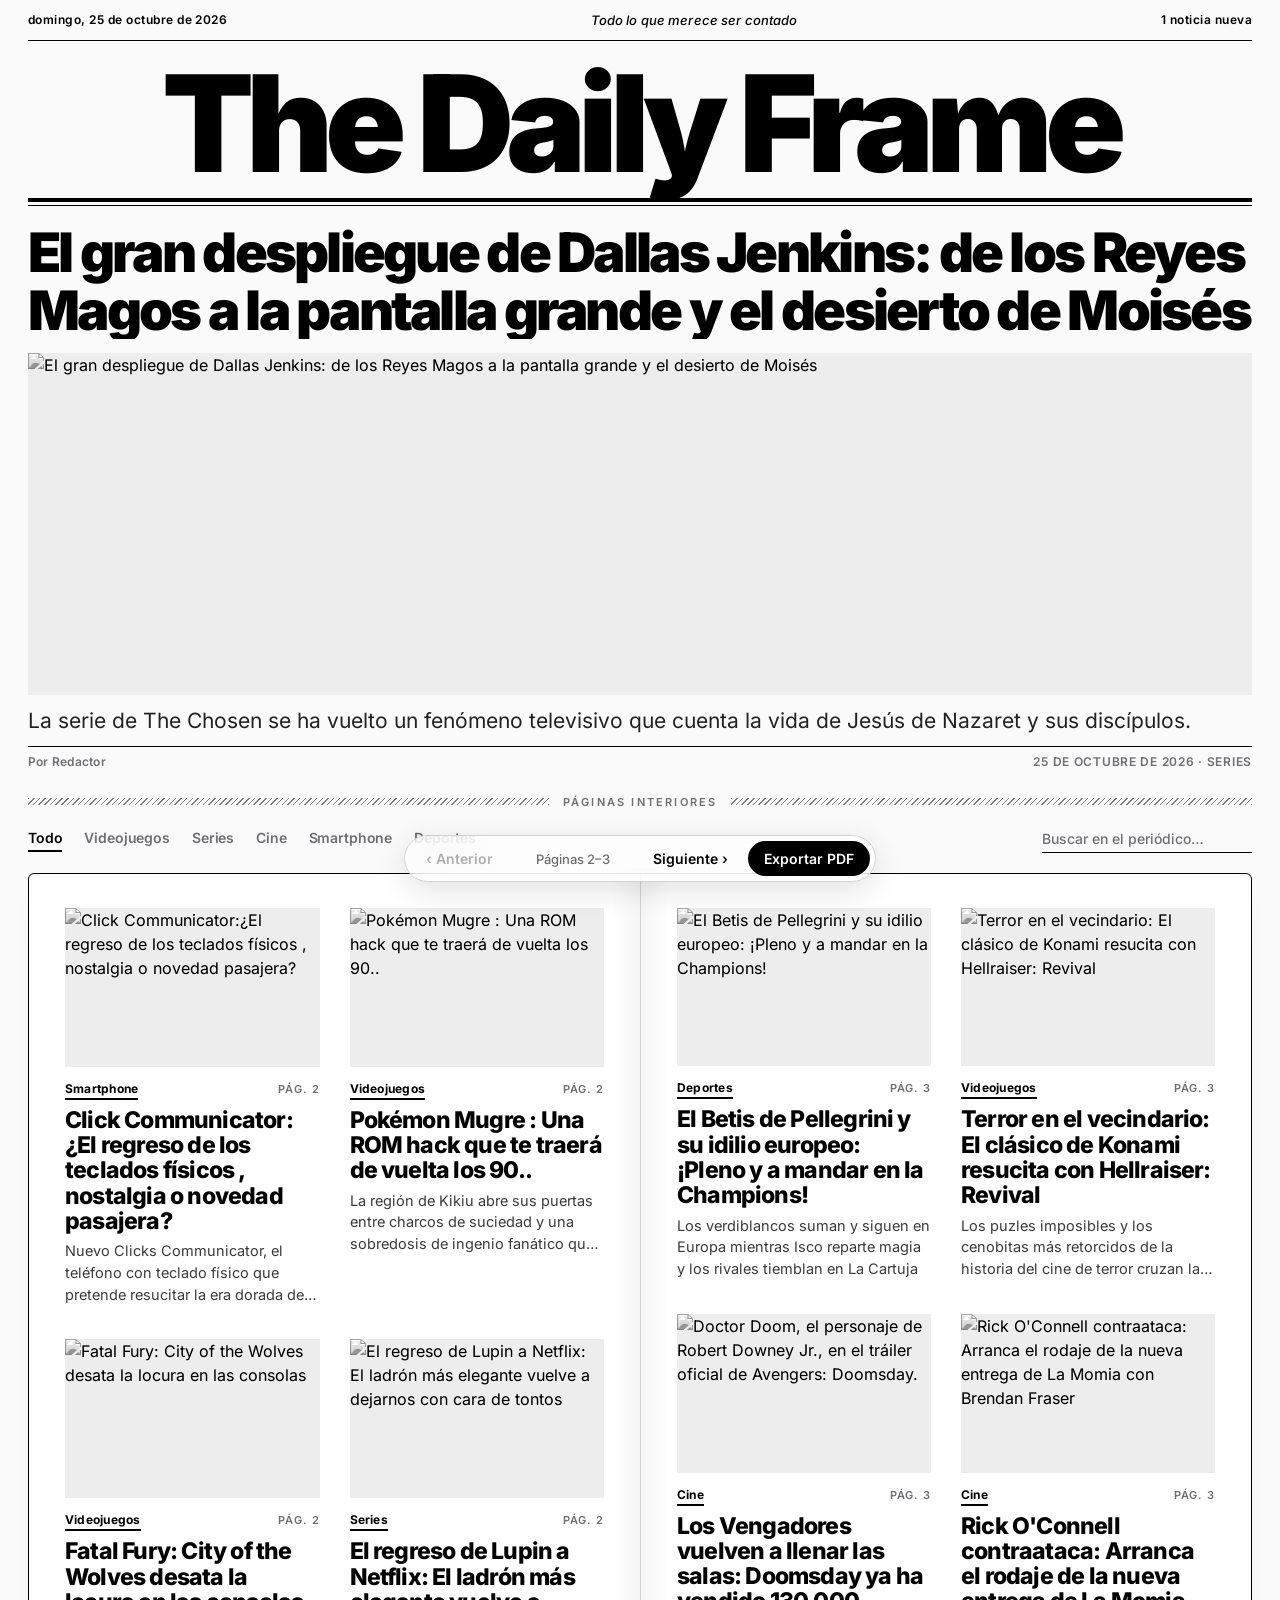
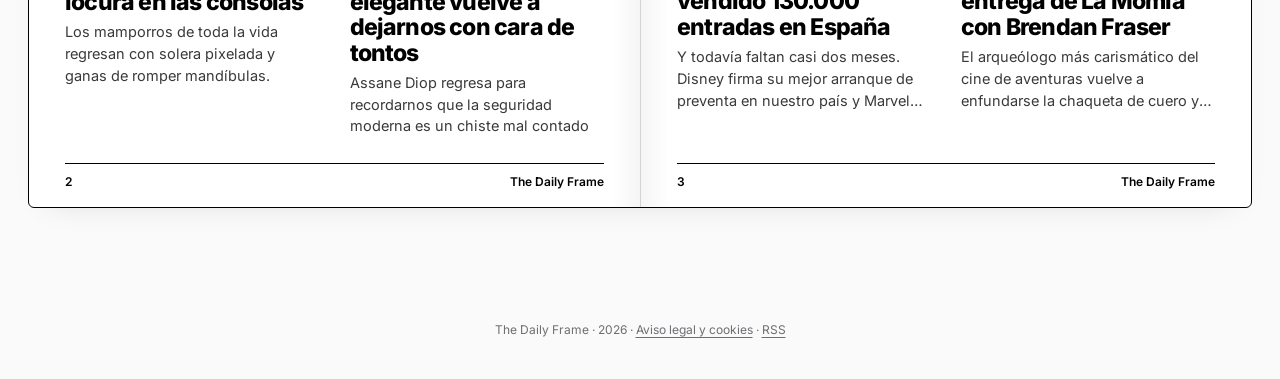
==== commit 3afa3679: "Add files via upload" ====
--- a/index.html
+++ b/index.html
@@ -5,9 +5,8 @@
 <meta name="viewport" content="width=device-width,initial-scale=1">
 <title>The Daily Frame</title>
 <link rel="alternate" type="application/rss+xml" title="The Daily Frame" href="rss.xml">
-<link rel="preconnect" href="https://fonts.googleapis.com">
-<link rel="preconnect" href="https://fonts.gstatic.com" crossorigin>
-<link href="https://fonts.googleapis.com/css2?family=Inter:ital,wght@0,400;0,500;0,600;0,800;0,900;1,400;1,500&display=swap" rel="stylesheet">
+<link rel="preload" href="inter-latin-wght-normal.woff2" as="font" type="font/woff2" crossorigin>
+<link rel="stylesheet" href="inter.css">
 <style>
 :root{--ink:#000;--paper:#fafafa;--mute:#6e6e73;--line:#d2d2d7;--f:"Inter",-apple-system,BlinkMacSystemFont,"SF Pro Display","Helvetica Neue",system-ui,sans-serif}
 *{box-sizing:border-box;margin:0;padding:0}
--- a/inter.css
+++ b/inter.css
@@ -0,0 +1,3 @@
+/* Inter (licencia OFL, ver LICENSE-Inter.txt). Alojada en este sitio: no se contacta con Google. */
+@font-face{font-family:"Inter";font-style:normal;font-display:swap;font-weight:100 900;src:url(inter-latin-wght-normal.woff2) format("woff2");unicode-range:U+0000-00FF,U+0131,U+0152-0153,U+02BB-02BC,U+02C6,U+02DA,U+02DC,U+0304,U+0308,U+0329,U+2000-206F,U+20AC,U+2122,U+2191,U+2193,U+2212,U+2215,U+FEFF,U+FFFD}
+@font-face{font-family:"Inter";font-style:italic;font-display:swap;font-weight:100 900;src:url(inter-latin-wght-italic.woff2) format("woff2");unicode-range:U+0000-00FF,U+0131,U+0152-0153,U+02BB-02BC,U+02C6,U+02DA,U+02DC,U+0304,U+0308,U+0329,U+2000-206F,U+20AC,U+2122,U+2191,U+2193,U+2212,U+2215,U+FEFF,U+FFFD}
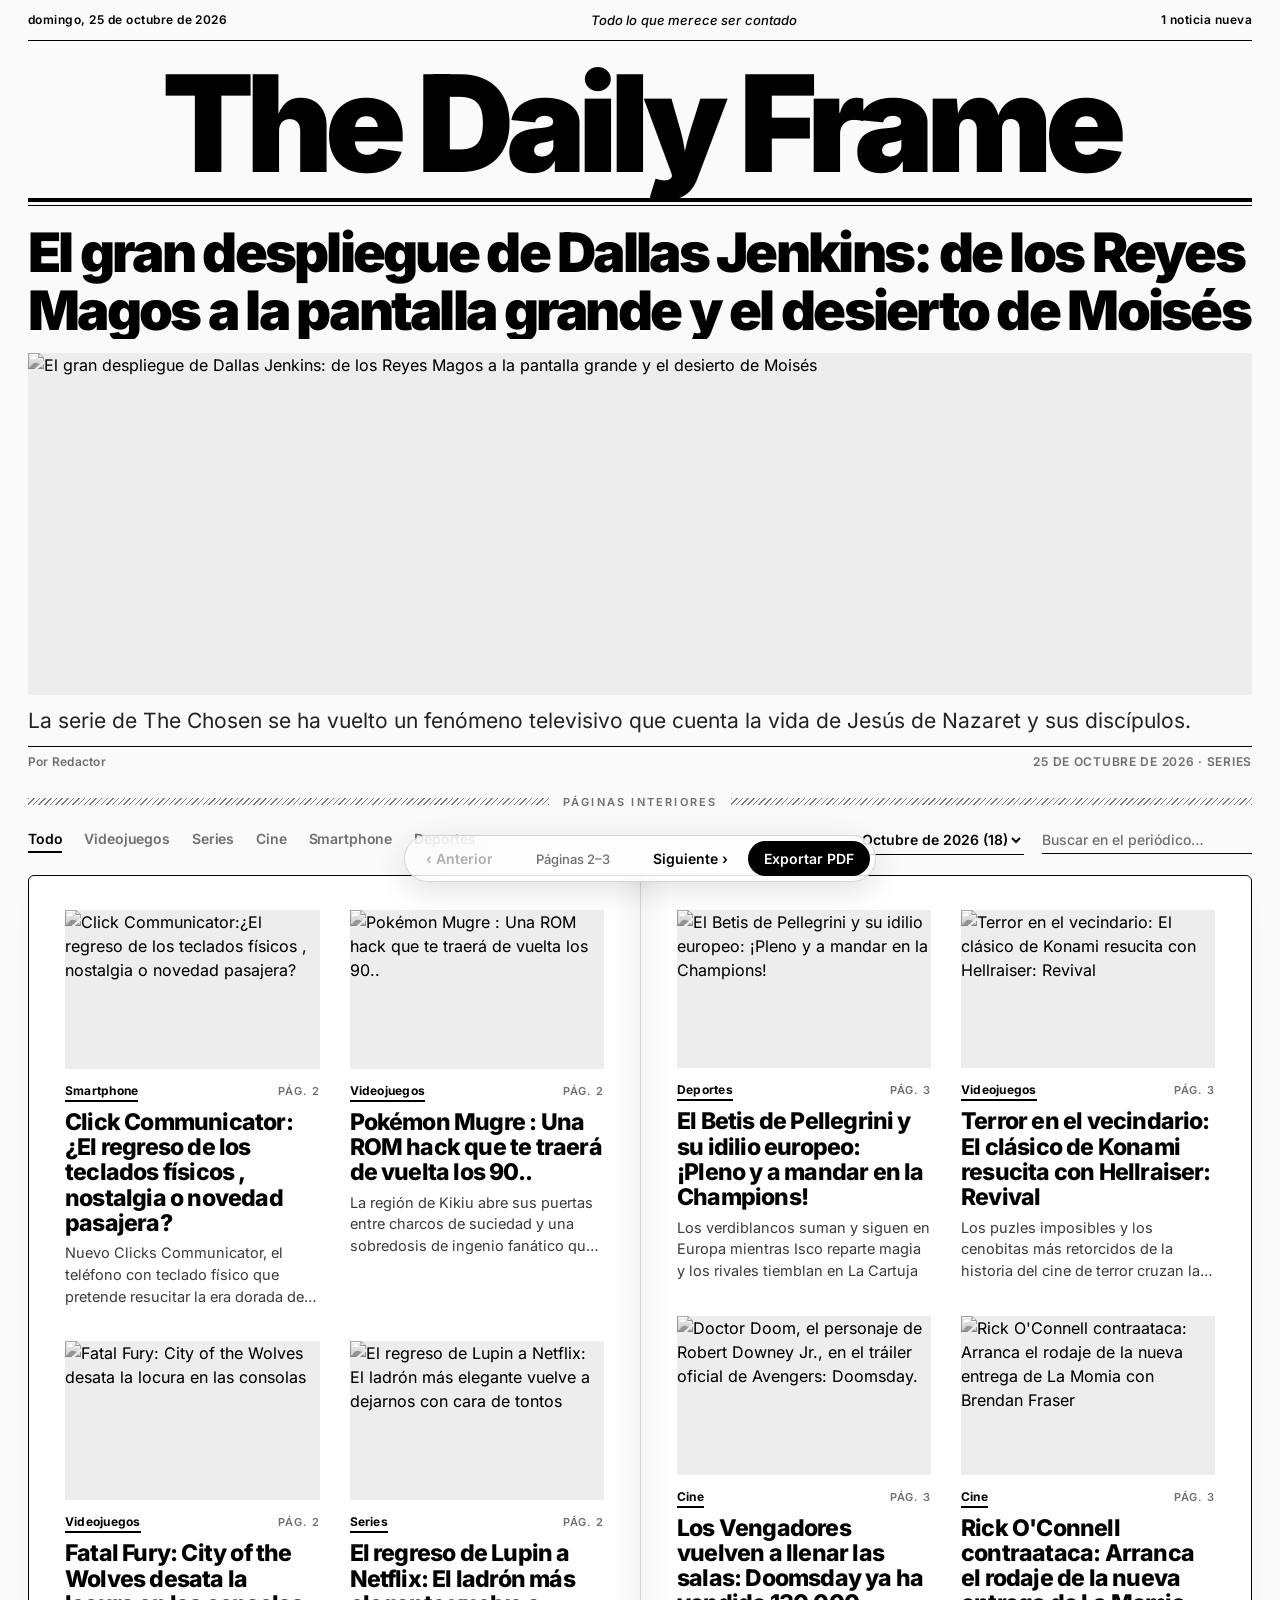
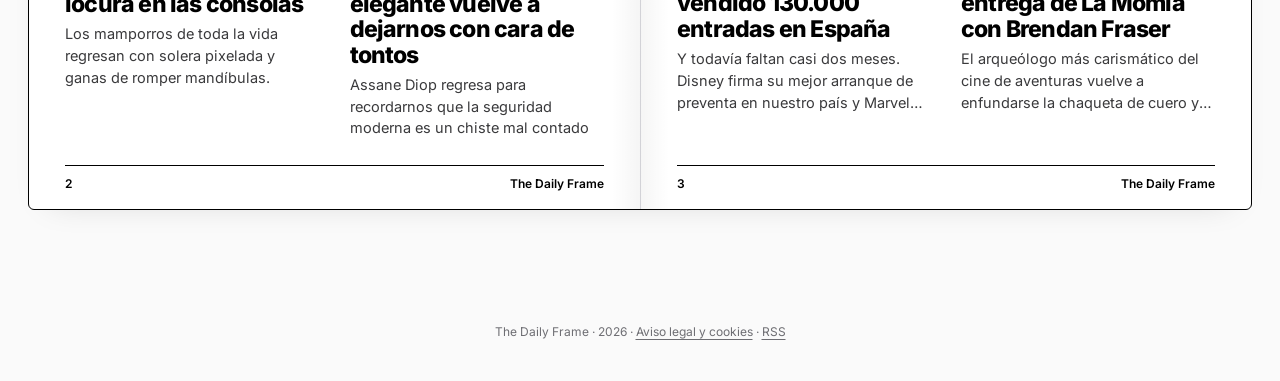
==== commit 17c5f7ee: "Add files via upload" ====
--- a/index.html
+++ b/index.html
@@ -33,6 +33,7 @@
 footer a{text-decoration:underline;text-underline-offset:3px}
 .tabs button{font:600 14px var(--f);letter-spacing:-.01em;border:0;border-bottom:2px solid transparent;background:none;color:var(--mute);padding:4px 0;cursor:pointer}
 .tabs button:hover{color:var(--ink)}.tabs button.on{color:var(--ink);border-bottom-color:var(--ink)}
+.srch{display:flex;gap:18px;align-items:center}.mes{width:auto;font-weight:600;cursor:pointer;-webkit-appearance:menulist;appearance:auto}
 .empty{padding:90px 0;text-align:center;color:var(--mute)}
 .sep{display:flex;align-items:center;gap:14px;margin:4px 0 0}
 .sep i{flex:1;height:7px;background:repeating-linear-gradient(135deg,var(--ink) 0 1px,transparent 1px 4px);opacity:.5}
@@ -68,8 +69,8 @@
  .nav .pn,.nav span{display:none}.num{display:none}
  .strip{font-size:11px}.strip span{white-space:nowrap}.strip .motto,.strip span:last-child{display:none}
  .meta{flex-wrap:wrap}
- .tools{flex-direction:column;align-items:stretch;gap:12px}.q{width:100%}
- .tabs{flex-wrap:nowrap;overflow-x:auto;gap:20px;scrollbar-width:none}.tabs button{white-space:nowrap}
+ .tools{flex-direction:column;flex-wrap:nowrap;align-items:stretch;gap:12px}.q{width:100%}.srch{flex-direction:column;align-items:stretch;gap:12px}
+ .tabs{flex-wrap:nowrap;min-width:0;max-width:100%;overflow-x:auto;gap:20px;scrollbar-width:none}.tabs button{white-space:nowrap}
 }
 @media print{
  @page{size:A4 landscape;margin:10mm}
@@ -104,8 +105,8 @@
 const roman=n=>{n=Math.floor(n);if(n<1||n>3999)return String(n);let r="";[[1000,"M"],[900,"CM"],[500,"D"],[400,"CD"],[100,"C"],[90,"XC"],[50,"L"],[40,"XL"],[10,"X"],[9,"IX"],[5,"V"],[4,"IV"],[1,"I"]].forEach(([v,s])=>{while(n>=v){r+=s;n-=v}});return r};
 const plain=s=>String(s||"").replace(/<[^>]+>/g," ").replace(/&nbsp;/g," ").replace(/!\[[^\]]*\]\([^)]*\)/g,"").replace(/\[([^\]]+)\]\([^)]*\)/g,"$1").replace(/[#>*\-_]/g,"").replace(/\s+/g," ").trim();
 document.title=NAME;
-let spreads=[],cur=0,sec="";
-const hashOf=()=>(sec?encodeURIComponent(sec)+".":"")+"p"+cur;
+let spreads=[],cur=0,sec="",mes="";
+const hashOf=()=>(sec?encodeURIComponent(sec)+".":"")+(mes||"todo")+".p"+cur;
 const q=(v,d,a,b)=>{v=parseFloat(v);return isNaN(v)?d:Math.min(b,Math.max(a,v))};
 const fr=(n,alt)=>{const x=q(n.fx,50,0,100),y=q(n.fy,50,0,100),z=q(n.fz,1,1,3);return `<span class="fr"><img src="${esc(n.img)}" alt="${esc(alt||n.pie||n.titulo)}" style="object-position:${x}% ${y}%;transform:scale(${z});transform-origin:${x}% ${y}%" loading="lazy"></span>`};
 
@@ -113,7 +114,7 @@
  ${n.img?fr(n):""}
  <div class="kr"><div class="k">${esc(n.seccion||"Actualidad")}</div><span class="pr">Pág. ${pg}</span></div><h3>${esc(n.titulo)}</h3>
  <p>${esc(n.subtitulo||plain(n.cuerpo).slice(0,160))}</p></a>`}
-function show(i,skip){cur=Math.max(0,Math.min(spreads.length-1,i));if(!skip&&(spreads.length>1||sec))history.replaceState(null,"","#"+hashOf());
+function show(i,skip){cur=Math.max(0,Math.min(spreads.length-1,i));if(!skip&&(spreads.length>1||sec||mes))history.replaceState(null,"","#"+hashOf());
  document.querySelectorAll(".spread").forEach((s,j)=>s.classList.toggle("on",j===cur));
  $("#prev").disabled=cur===0;$("#next").disabled=cur>=spreads.length-1;
  $("#pos").textContent=spreads.length?`Páginas ${2+cur*2}–${3+cur*2}`:"";}
@@ -136,7 +137,7 @@
   <div class="cap"><p>${esc(top.subtitulo||plain(top.cuerpo).slice(0,200))}</p>
   <div class="meta"><span>Por ${esc(top.autor||"Redacción")}</span><span>${fmtS(fecha)} · ${esc(top.seccion||"Portada")}</span></div></div></a>`
   :`<div class="empty">Aún no hay noticias.<br>Publica la primera desde admin.html.</div>`)
-  +(rest.length?`<div class="sep"><i></i><span>Páginas interiores</span><i></i></div><div class="tools"><div class="tabs" id="tabs"></div><input class="q" id="q" type="search" placeholder="Buscar en el periódico…" aria-label="Buscar" autocomplete="off"></div>`:"");
+  +(rest.length?`<div class="sep"><i></i><span>Páginas interiores</span><i></i></div><div class="tools"><div class="tabs" id="tabs"></div><div class="srch"><select class="q mes" id="mes" aria-label="Mes"></select><input class="q" id="q" type="search" placeholder="Buscar en el periódico…" aria-label="Buscar" autocomplete="off"></div></div>`:"");
  fit();addEventListener("resize",fit);if(document.fonts&&document.fonts.ready)document.fonts.ready.then(fit);
  const SEC=n=>n.seccion||"Actualidad";
  const norm=t=>String(t||"").toLowerCase().normalize("NFD").replace(/[\u0300-\u036f]/g,"");
@@ -144,10 +145,17 @@
  let qs="";const qi=$("#q");if(qi){let h;qi.oninput=()=>{clearTimeout(h);h=setTimeout(()=>{qs=qi.value.trim();build();show(0)},150)}}
  const counts={};rest.forEach(n=>counts[SEC(n)]=(counts[SEC(n)]||0)+1);
  const names=Object.keys(counts).sort((a,b)=>counts[b]-counts[a]||a.localeCompare(b,"es"));
+ const months=[...new Set(rest.map(n=>(n.fecha||"").slice(0,7)).filter(Boolean))],mcount={};
+ rest.forEach(n=>{const k=(n.fecha||"").slice(0,7);mcount[k]=(mcount[k]||0)+1});
+ const ms=$("#mes");
+ if(ms){if(months.length){
+  ms.innerHTML=`<option value="">Todos los meses</option>`+months.map(m=>{const t=new Date(m+"-01T12:00").toLocaleDateString("es-ES",{month:"long",year:"numeric"});return `<option value="${m}">${t[0].toUpperCase()+t.slice(1)} (${mcount[m]})</option>`}).join("");
+  ms.onchange=()=>{mes=ms.value;build();show(0)};
+ }else ms.remove()}
  const tabs=$("#tabs");
  function paint(){if(tabs)tabs.querySelectorAll("button").forEach(b=>b.classList.toggle("on",b.dataset.s===sec))}
  function build(){
-  const nq=norm(qs);let list=qs?all.filter(n=>hay(n).includes(nq)):rest;if(sec)list=list.filter(n=>SEC(n)===sec);
+  const nq=norm(qs);let list=qs?all.filter(n=>hay(n).includes(nq)):rest;if(sec)list=list.filter(n=>SEC(n)===sec);if(mes&&!qs)list=list.filter(n=>(n.fecha||"").startsWith(mes));
   const pages=[];for(let i=0;i<list.length;i+=4)pages.push(list.slice(i,i+4));
   spreads=[];for(let i=0;i<pages.length;i+=2)spreads.push(pages.slice(i,i+2));
   if(!list.length){$("#book").innerHTML=`<div class="empty">${qs?"No hay noticias que coincidan con «"+esc(qs)+"».":"Aún no hay noticias."}</div>`;$("#nav").classList.add("solo");return}
@@ -161,12 +169,15 @@
    tabs.onclick=e=>{const b=e.target.closest("button");if(!b)return;sec=b.dataset.s;paint();build();show(0)};
   }else tabs.remove();
  }
- const parse=()=>{const m=location.hash.match(/^#(?:(.+)\.)?p(\d+)$/);let s="";if(m&&m[1]){try{s=decodeURIComponent(m[1])}catch(e){}}return{s:names.includes(s)?s:"",p:m?parseInt(m[2]):0}};
+ const parse=()=>{const m=location.hash.match(/^#((?:[^.]+\.)*)p(\d+)$/);let s="",t=null;
+  if(m&&m[1])m[1].split(".").filter(Boolean).forEach(x=>{try{x=decodeURIComponent(x)}catch(e){}if(x==="todo"||/^\d{4}-\d{2}$/.test(x))t=x==="todo"?"":x;else s=x});
+  const d=months.length?months[0]:"";
+  return{s:names.includes(s)?s:"",m:(t!==null&&(t===""||months.includes(t)))?t:d,p:m?parseInt(m[2]):0}};
  $("#foot").innerHTML=`${esc(NAME)} · ${new Date().getFullYear()} · <a href="legal.html">Aviso legal y cookies</a> · <a href="rss.xml">RSS</a>`;
  $("#prev").onclick=()=>show(cur-1);$("#next").onclick=()=>show(cur+1);
- addEventListener("hashchange",()=>{if(!/^#(.+\.)?p\d+$/.test(location.hash))return;const h=parse();if(h.s!==sec){sec=h.s;paint();build()}show(h.p,true)});
+ addEventListener("hashchange",()=>{if(!/^#(.+\.)?p\d+$/.test(location.hash))return;const h=parse();if(h.s!==sec||h.m!==mes){sec=h.s;mes=h.m;if(ms)ms.value=mes;paint();build()}show(h.p,true)});
  addEventListener("keydown",e=>{if(e.key==="ArrowLeft")show(cur-1);if(e.key==="ArrowRight")show(cur+1)});
- const h0=parse();sec=h0.s;paint();build();show(h0.p);
+ const h0=parse();sec=h0.s;mes=h0.m;if(ms)ms.value=mes;paint();build();show(h0.p);
 });
 </script>
 </body>
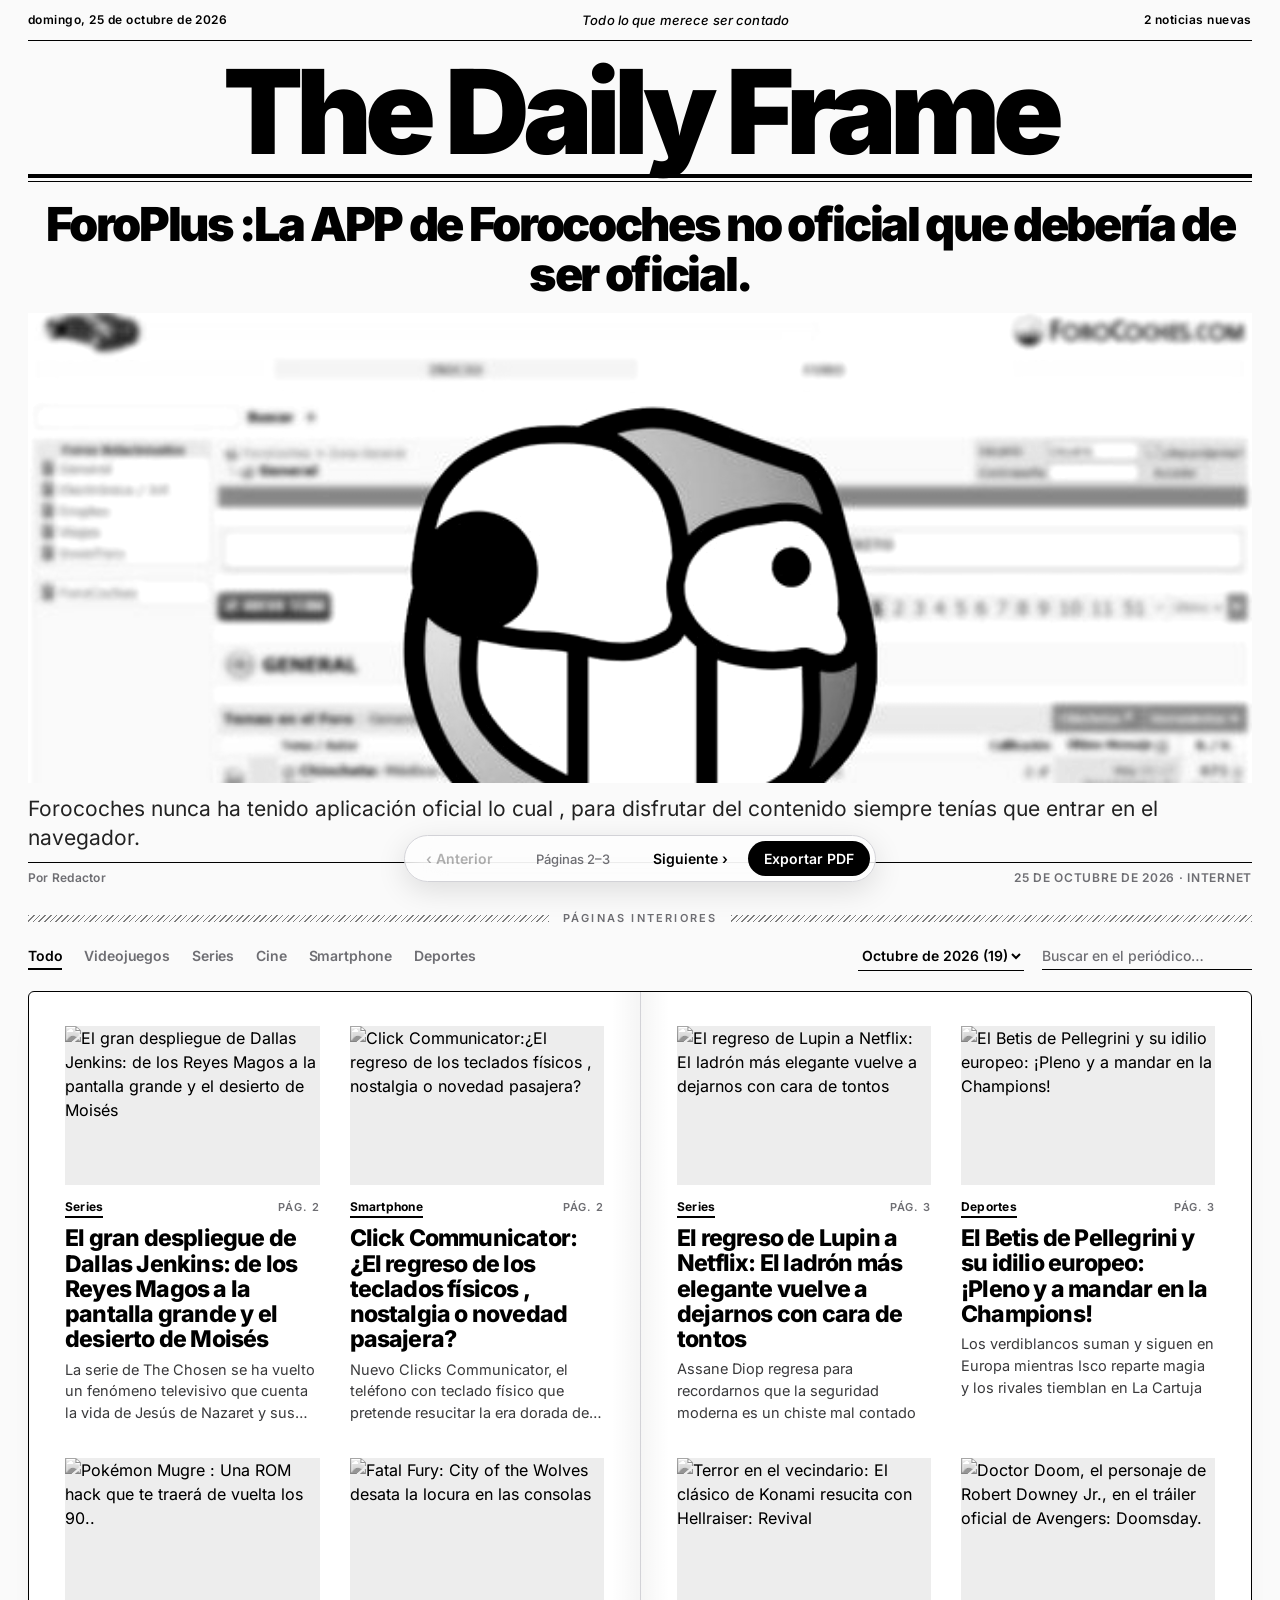
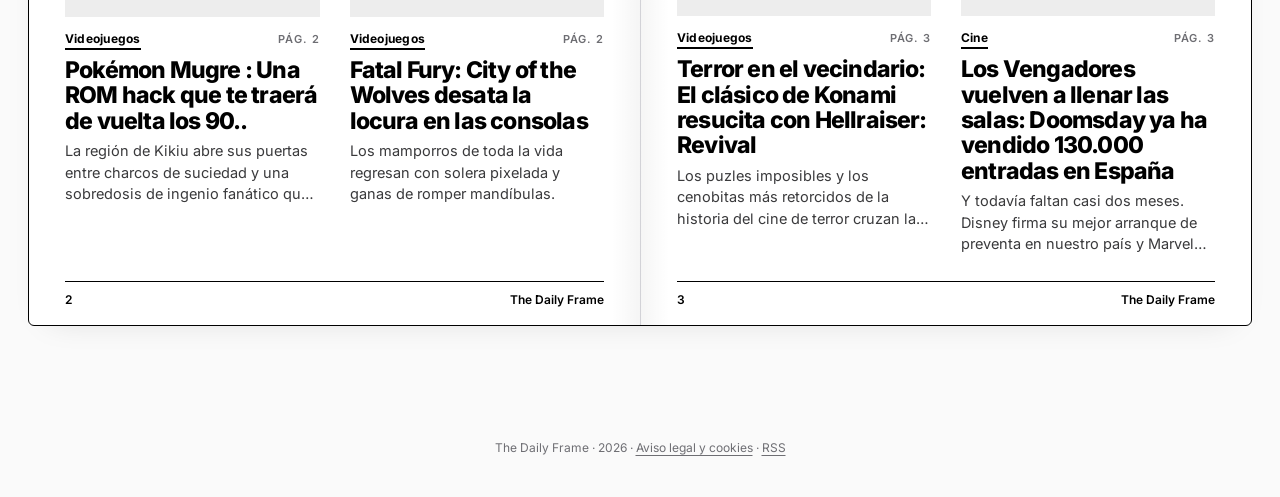
==== commit d615e9fa: "Add files via upload" ====
--- a/index.html
+++ b/index.html
@@ -16,10 +16,10 @@
 .wrap{max-width:1560px;margin:auto;padding:0 28px}
 .strip{display:flex;justify-content:space-between;gap:12px;padding:12px 0;font:600 12px var(--f);letter-spacing:.04em;border-bottom:1px solid var(--ink)}
 .strip .motto{font-style:italic;font-weight:500;letter-spacing:.01em;font-size:13px}
-.title{font-weight:900;font-size:clamp(30px,10.5vw,172px);letter-spacing:-.06em;line-height:.9;text-align:center;white-space:nowrap;padding:22px 0 14px}
+.title{font-weight:900;font-size:clamp(30px,min(10.5vw,13vh),150px);letter-spacing:-.06em;line-height:.9;text-align:center;white-space:nowrap;padding:clamp(10px,2vh,22px) 0 10px}
 .dbl{height:8px;border-top:4px solid var(--ink);border-bottom:1px solid var(--ink)}
 .hero{display:block;padding:18px 0 22px}
-.htop{font-weight:900;letter-spacing:-.05em;line-height:1.06;margin:0 0 14px;display:-webkit-box;-webkit-line-clamp:3;-webkit-box-orient:vertical;overflow:hidden;font-size:clamp(26px,4.2vw,62px)}
+.htop{font-weight:900;letter-spacing:-.05em;line-height:1.06;margin:0 0 14px;display:-webkit-box;-webkit-line-clamp:3;-webkit-box-orient:vertical;overflow:hidden;font-size:clamp(26px,min(4.2vw,5.2vh),62px);text-align:center}
 .hero img{aspect-ratio:16/6;max-height:38vh}
 .cap{margin-top:12px}
 .cap p{font-size:21px;line-height:1.35;color:#222;max-width:none}
@@ -84,6 +84,9 @@
  .card img{aspect-ratio:16/7}.card .fr{margin-bottom:8px}.card h3{font-size:18px}.card p{-webkit-line-clamp:2;font-size:12px}.cards{gap:14px}
  *{-webkit-print-color-adjust:exact;print-color-adjust:exact}
 }
+@media screen and (min-width:900px){
+ .hero img{aspect-ratio:auto;max-height:none;height:clamp(200px,calc(100vh - 430px),640px)}
+}
 </style>
 </head>
 <body>
@@ -118,12 +121,6 @@
  document.querySelectorAll(".spread").forEach((s,j)=>s.classList.toggle("on",j===cur));
  $("#prev").disabled=cur===0;$("#next").disabled=cur>=spreads.length-1;
  $("#pos").textContent=spreads.length?`Páginas ${2+cur*2}–${3+cur*2}`:"";}
-/* Titular de portada: grande si es corto, se encoge lo justo para no pasar de 3 líneas */
-function fit(){const h=$("#htop");if(!h)return;
- let s=Math.min(innerWidth*.08,150);if(s<22)s=22;
- const over=()=>{const lh=s*1.06;return h.scrollHeight>lh*3+2||h.scrollHeight>innerHeight*.32};
- h.style.fontSize=s+"px";
- while(over()&&s>22){s-=2;h.style.fontSize=s+"px"}}
 fetch(DATA+"?t="+Date.now()).then(r=>{if(!r.ok)throw 0;return r.json()}).catch(()=>[]).then(all=>{
  all.sort((a,b)=>(b.fecha||"").localeCompare(a.fecha||""));
  const top=all.find(n=>n.portada)||all[0], rest=all.filter(n=>n!==top);
@@ -138,7 +135,7 @@
   <div class="meta"><span>Por ${esc(top.autor||"Redacción")}</span><span>${fmtS(fecha)} · ${esc(top.seccion||"Portada")}</span></div></div></a>`
   :`<div class="empty">Aún no hay noticias.<br>Publica la primera desde admin.html.</div>`)
   +(rest.length?`<div class="sep"><i></i><span>Páginas interiores</span><i></i></div><div class="tools"><div class="tabs" id="tabs"></div><div class="srch"><select class="q mes" id="mes" aria-label="Mes"></select><input class="q" id="q" type="search" placeholder="Buscar en el periódico…" aria-label="Buscar" autocomplete="off"></div></div>`:"");
- fit();addEventListener("resize",fit);if(document.fonts&&document.fonts.ready)document.fonts.ready.then(fit);
+ 
  const SEC=n=>n.seccion||"Actualidad";
  const norm=t=>String(t||"").toLowerCase().normalize("NFD").replace(/[\u0300-\u036f]/g,"");
  const idx=new Map();const hay=n=>{if(!idx.has(n))idx.set(n,norm([n.titulo,n.subtitulo,n.seccion,n.autor,plain(n.cuerpo)].join(" ")));return idx.get(n)};
